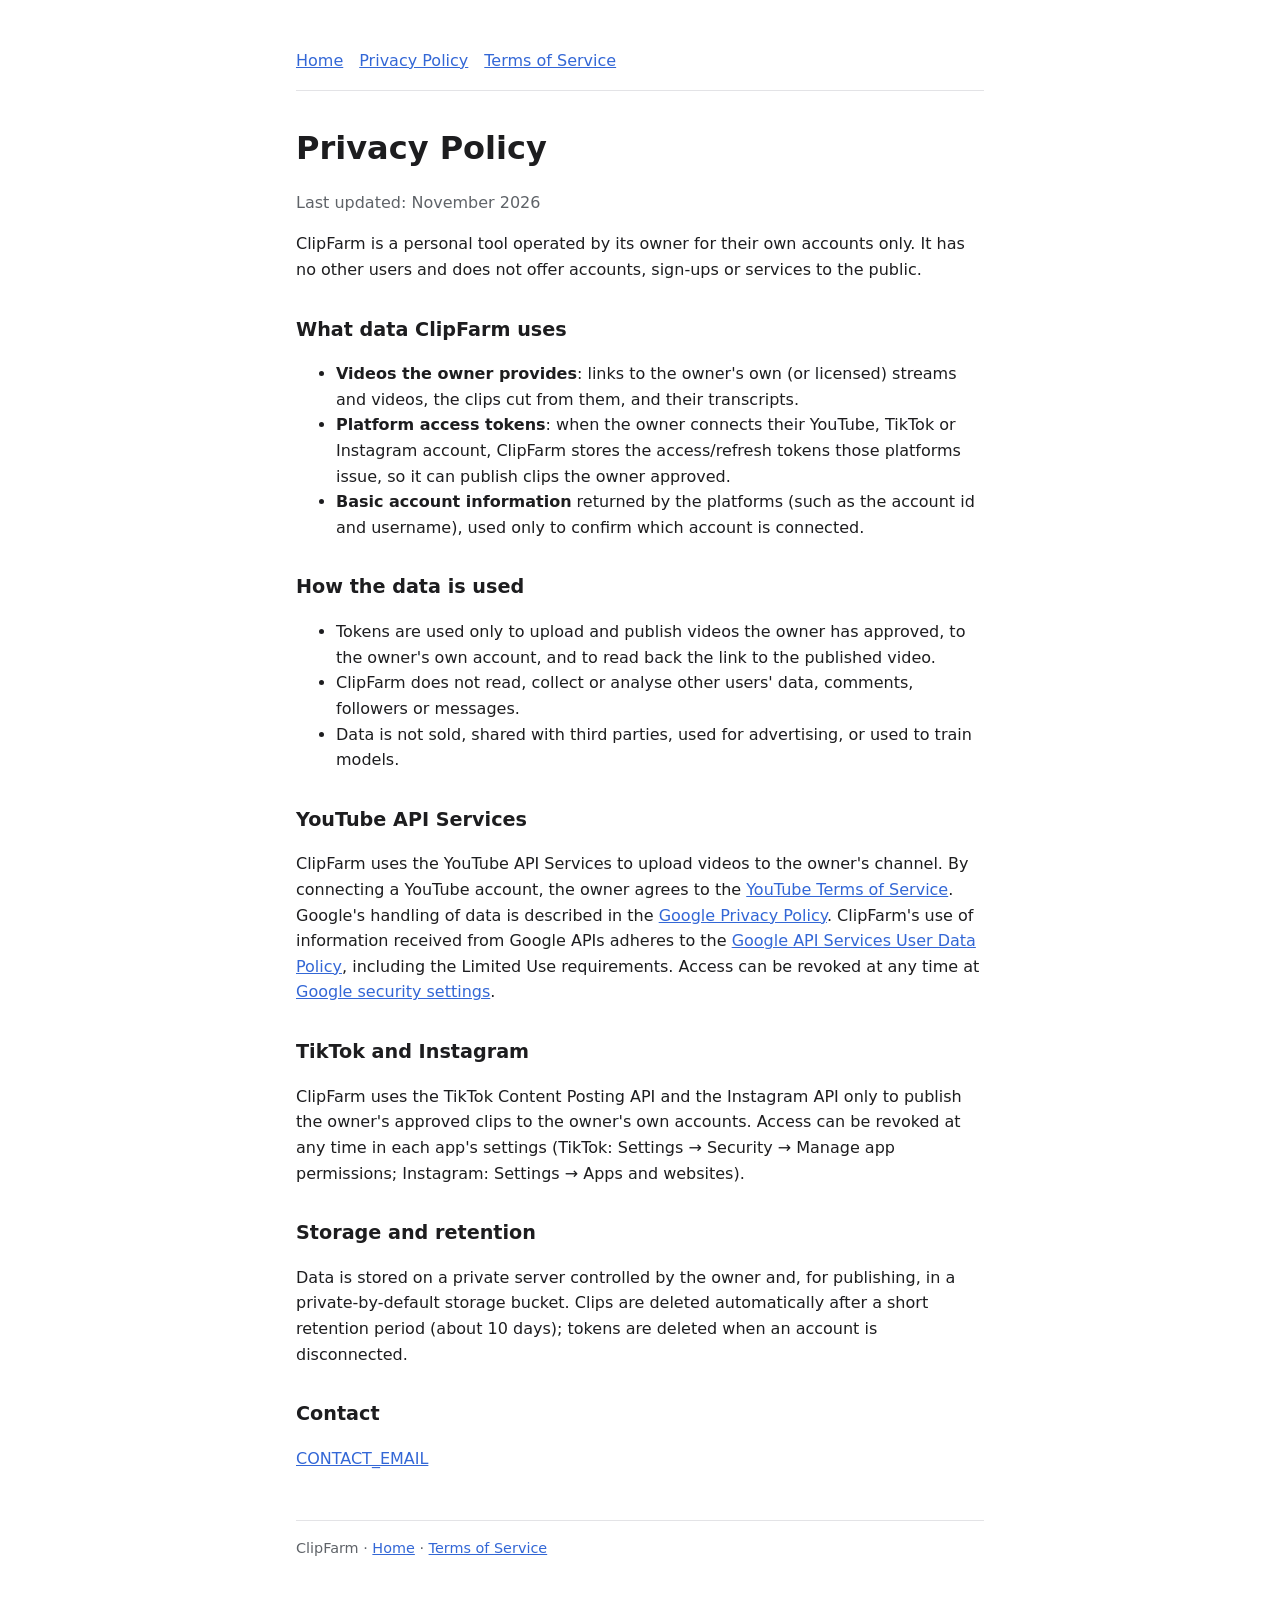
==== site/privacy.html @ 462edc1b "Add a small website (home, privacy policy, terms) for platform app forms Google's OAuth consent scre" ====
<!doctype html>
<html lang="en">
<head>
  <meta charset="utf-8">
  <meta name="viewport" content="width=device-width, initial-scale=1">
  <title>ClipFarm Privacy Policy</title>
  <meta name="description" content="How ClipFarm handles account data from YouTube, TikTok and Instagram.">
  <link rel="stylesheet" href="style.css">
</head>
<body>
<main>
  <nav><a href="index.html">Home</a><a href="privacy.html">Privacy Policy</a><a href="terms.html">Terms of Service</a></nav>

  <h1>Privacy Policy</h1>
  <p class="muted">Last updated: November 2026</p>

  <p>ClipFarm is a personal tool operated by its owner for their own accounts only. It has no other users
  and does not offer accounts, sign-ups or services to the public.</p>

  <h2>What data ClipFarm uses</h2>
  <ul>
    <li><strong>Videos the owner provides</strong>: links to the owner's own (or licensed) streams and videos, the clips cut from them, and their transcripts.</li>
    <li><strong>Platform access tokens</strong>: when the owner connects their YouTube, TikTok or Instagram account, ClipFarm stores the access/refresh tokens those platforms issue, so it can publish clips the owner approved.</li>
    <li><strong>Basic account information</strong> returned by the platforms (such as the account id and username), used only to confirm which account is connected.</li>
  </ul>

  <h2>How the data is used</h2>
  <ul>
    <li>Tokens are used only to upload and publish videos the owner has approved, to the owner's own account, and to read back the link to the published video.</li>
    <li>ClipFarm does not read, collect or analyse other users' data, comments, followers or messages.</li>
    <li>Data is not sold, shared with third parties, used for advertising, or used to train models.</li>
  </ul>

  <h2>YouTube API Services</h2>
  <p>ClipFarm uses the YouTube API Services to upload videos to the owner's channel. By connecting a YouTube
  account, the owner agrees to the <a href="https://www.youtube.com/t/terms">YouTube Terms of Service</a>.
  Google's handling of data is described in the <a href="https://policies.google.com/privacy">Google Privacy Policy</a>.
  ClipFarm's use of information received from Google APIs adheres to the
  <a href="https://developers.google.com/terms/api-services-user-data-policy">Google API Services User Data Policy</a>,
  including the Limited Use requirements. Access can be revoked at any time at
  <a href="https://myaccount.google.com/permissions">Google security settings</a>.</p>

  <h2>TikTok and Instagram</h2>
  <p>ClipFarm uses the TikTok Content Posting API and the Instagram API only to publish the owner's approved
  clips to the owner's own accounts. Access can be revoked at any time in each app's settings
  (TikTok: Settings → Security → Manage app permissions; Instagram: Settings → Apps and websites).</p>

  <h2>Storage and retention</h2>
  <p>Data is stored on a private server controlled by the owner and, for publishing, in a private-by-default
  storage bucket. Clips are deleted automatically after a short retention period (about 10 days); tokens are
  deleted when an account is disconnected.</p>

  <h2>Contact</h2>
  <p><a href="mailto:CONTACT_EMAIL">CONTACT_EMAIL</a></p>

  <footer>ClipFarm · <a href="index.html">Home</a> · <a href="terms.html">Terms of Service</a></footer>
</main>
</body>
</html>
---- site/style.css ----
:root { --bg: #ffffff; --fg: #1d1d1f; --muted: #5f6368; --accent: #3367d6; --line: #e3e3e6; }
@media (prefers-color-scheme: dark) {
  :root { --bg: #121417; --fg: #e8eaed; --muted: #a0a4ab; --accent: #8ab4f8; --line: #2c3036; }
}
* { box-sizing: border-box; }
body { margin: 0; background: var(--bg); color: var(--fg); font: 16px/1.6 system-ui, -apple-system, "Segoe UI", Roboto, sans-serif; }
main { max-width: 720px; margin: 0 auto; padding: 48px 16px 64px; }
h1 { font-size: 2rem; margin: 0 0 8px; }
h2 { font-size: 1.2rem; margin: 32px 0 8px; }
p, li { color: var(--fg); }
.muted { color: var(--muted); }
a { color: var(--accent); }
nav { display: flex; gap: 16px; padding-bottom: 16px; margin-bottom: 32px; border-bottom: 1px solid var(--line); flex-wrap: wrap; }
footer { margin-top: 48px; padding-top: 16px; border-top: 1px solid var(--line); color: var(--muted); font-size: 0.9rem; }
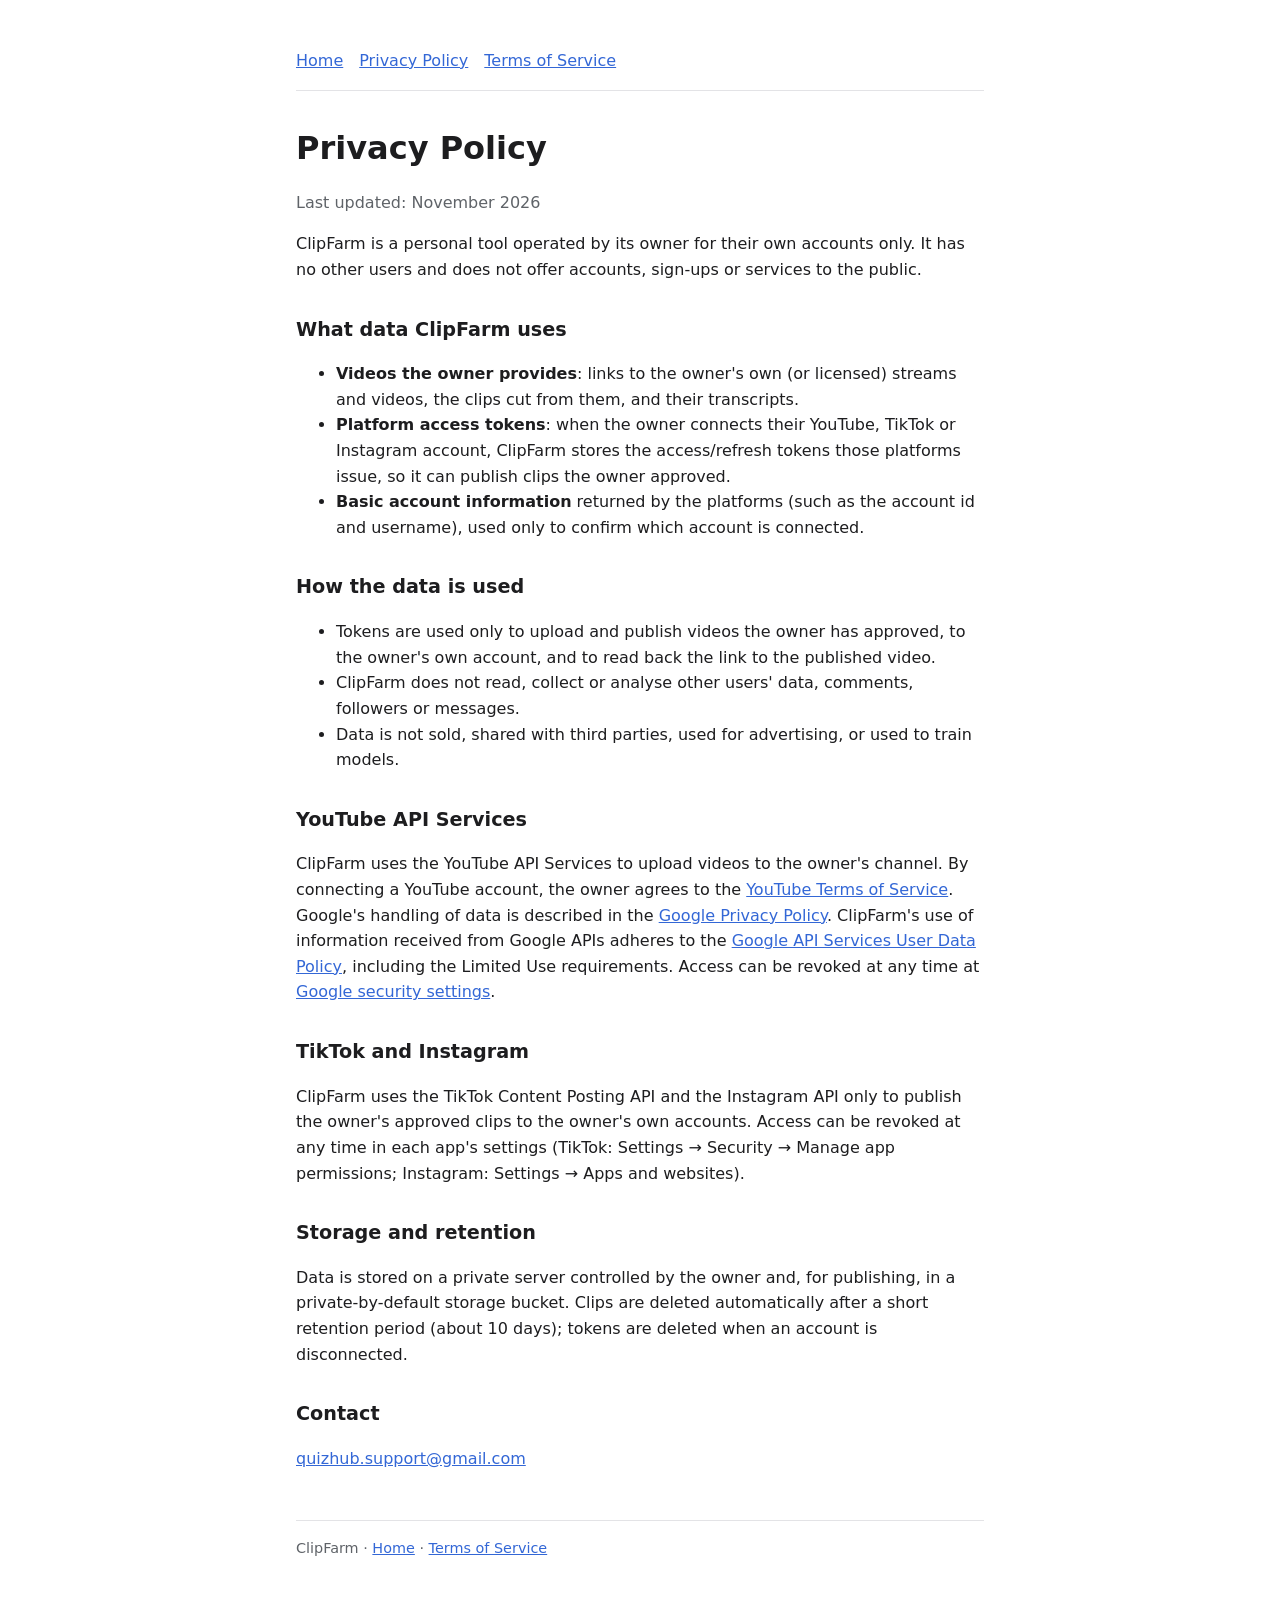
==== commit 7929cbb8: "TikTok posting, site contact email and the TikTok login page - Content Posting API client: drafts to" ====
--- a/site/privacy.html
+++ b/site/privacy.html
@@ -51,7 +51,7 @@
   deleted when an account is disconnected.</p>
 
   <h2>Contact</h2>
-  <p><a href="mailto:CONTACT_EMAIL">CONTACT_EMAIL</a></p>
+  <p><a href="mailto:quizhub.support@gmail.com">quizhub.support@gmail.com</a></p>
 
   <footer>ClipFarm · <a href="index.html">Home</a> · <a href="terms.html">Terms of Service</a></footer>
 </main>
